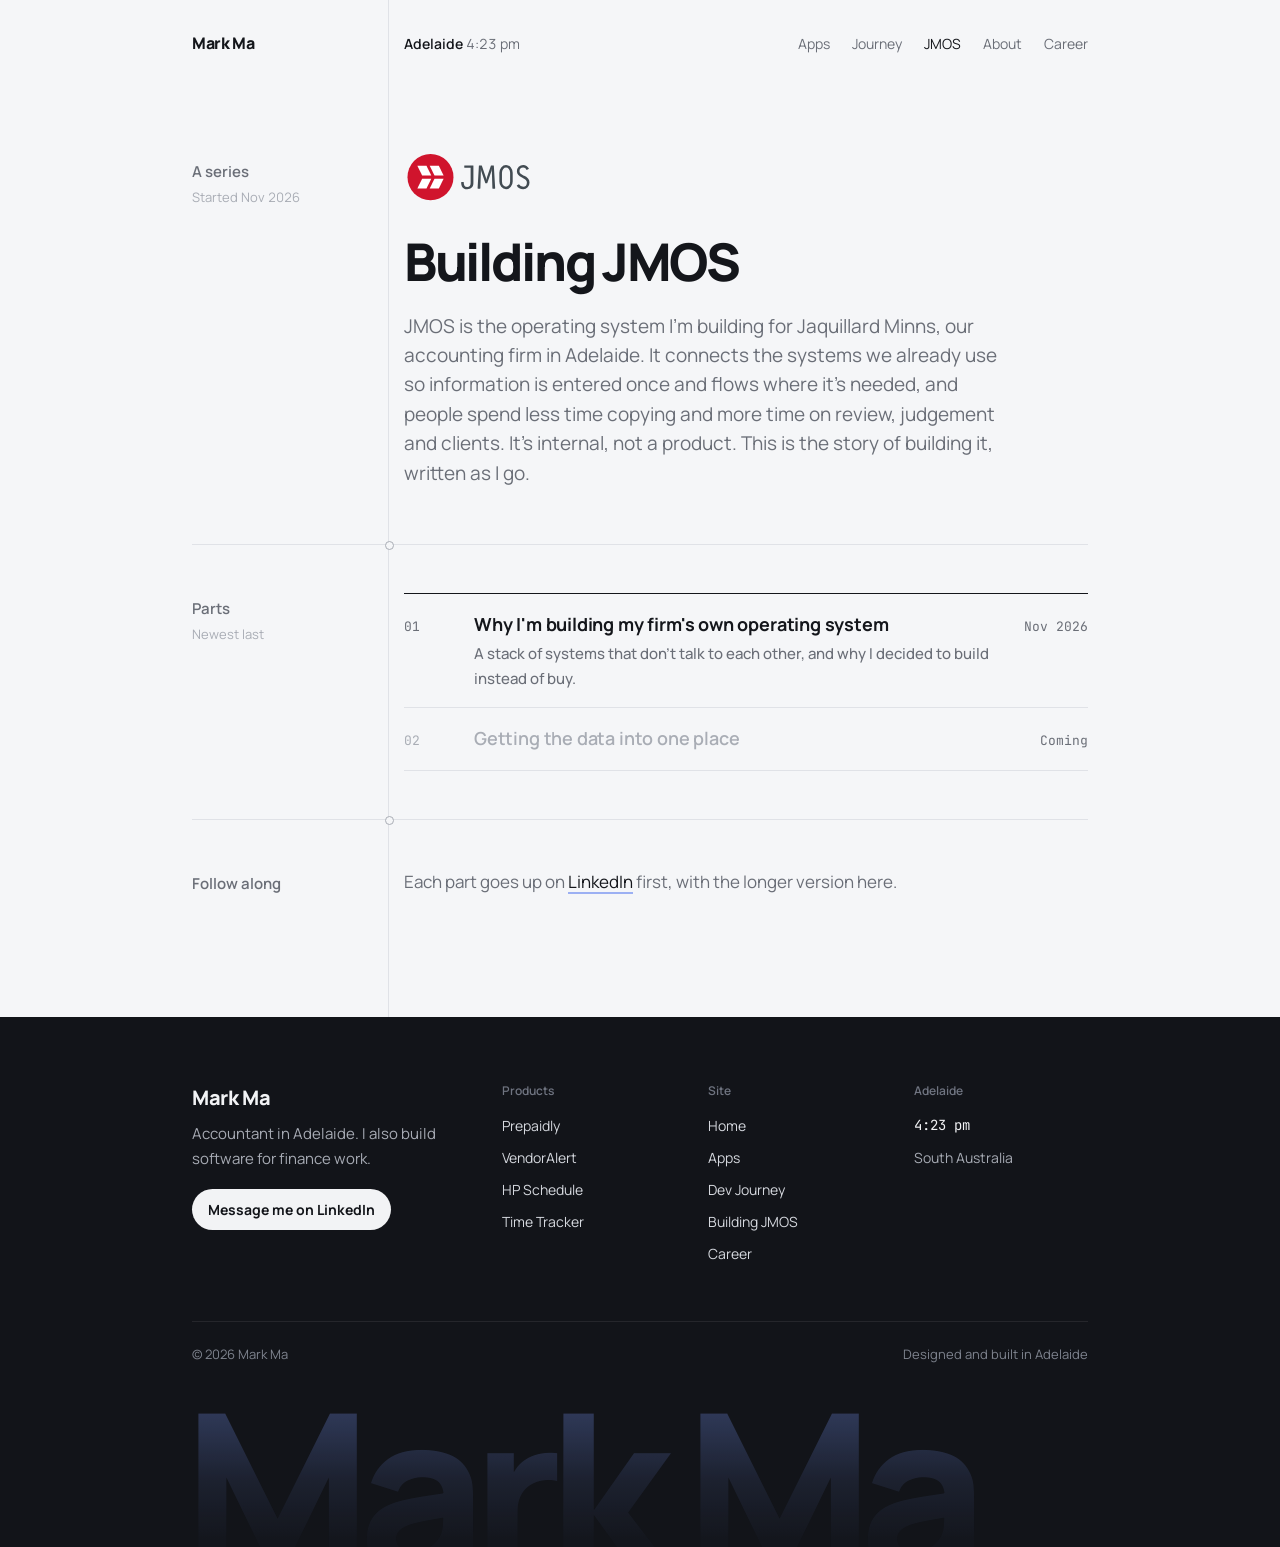
==== jmos/index.html @ 5024e699 "Favicon: JM red Co-Authored-By: Claude Opus 5.5 <noreply@anthropic.com> Claude-Session: https://clau" ====
<!DOCTYPE html>
<html lang="en">
<head>
<meta charset="utf-8">
<meta name="viewport" content="width=device-width, initial-scale=1">
<title>Building JMOS, by Mark Ma</title>
<link rel="icon" href="/favicon.ico?v=3" sizes="any">
<link rel="icon" type="image/png" sizes="32x32" href="/favicon-32.png?v=3">
<link rel="apple-touch-icon" href="/apple-touch-icon.png?v=3">
<meta name="description" content="A series about building JMOS, the operating system for Jaquillard Minns, an accounting firm in Adelaide. What we built, what worked, what broke.">
<meta property="og:type" content="website">
<meta property="og:url" content="https://markma.au/jmos/">
<meta property="og:title" content="Building JMOS, by Mark Ma">
<meta property="og:description" content="An accountant building his firm's own operating system, written up as it happens.">
<meta property="og:image" content="https://markma.au/og/jmos.jpg">
<meta property="og:image:width" content="1200">
<meta property="og:image:height" content="630">
<meta name="twitter:card" content="summary_large_image">
<link rel="canonical" href="https://markma.au/jmos/">
<link rel="preconnect" href="https://fonts.googleapis.com">
<link rel="preconnect" href="https://fonts.gstatic.com" crossorigin>
<link href="https://fonts.googleapis.com/css2?family=Manrope:wght@400;500;600;700;800&family=JetBrains+Mono:wght@400;500&display=swap" rel="stylesheet">
<link rel="stylesheet" href="/assets/writing.css?v=4">
</head>
<body>
<div class="page">

  <header>
    <a class="name" href="/">Mark Ma</a>
    <span class="where"><b>Adelaide</b> <span id="clock">&nbsp;</span></span>
    <nav aria-label="Main">
      <a href="/#apps">Apps</a>
      <a href="/#journey">Journey</a>
      <a href="/jmos/" aria-current="page">JMOS</a>
      <a href="/#about">About</a>
      <a href="/#career">Career</a>
    </nav>
  </header>

  <main>
    <div class="head">
      <p class="lbl">A series<small>Started Nov 2026</small></p>
      <div>
        <div class="series-logo"><picture><source srcset="/logos/jmos-dark.svg" media="(prefers-color-scheme: dark)"><img src="/logos/jmos.svg" alt="" width="130" height="54"></picture></div>
        <h1>Building JMOS</h1>
        <p class="stand">JMOS is the operating system I'm building for Jaquillard Minns, our accounting firm in Adelaide. It connects the systems we already use so information is entered once and flows where it's needed, and people spend less time copying and more time on review, judgement and clients. It's internal, not a product. This is the story of building it, written as I go.</p>
      </div>
    </div>

    <section class="row">
      <h2>Parts<small>Newest last</small></h2>
      <div>
        <ol class="parts">
          <li>
            <span class="n">01</span>
            <span class="t"><a href="/jmos/why-build/">Why I'm building my firm's own operating system</a><span>A stack of systems that don't talk to each other, and why I decided to build instead of buy.</span></span>
            <span class="d">Nov 2026</span>
          </li>
          <li class="soon">
            <span class="n">02</span>
            <span class="t">Getting the data into one place</span>
            <span class="d">Coming</span>
          </li>
        </ol>
      </div>
    </section>

    <section class="row">
      <h2>Follow along</h2>
      <p class="next">Each part goes up on <a href="https://www.linkedin.com/in/markma922/">LinkedIn</a> first, with the longer version here.</p>
    </section>
  </main>

  <footer class="dark">
    <div class="foot-top">
      <div class="foot-id">
        <b>Mark Ma</b>
        <p>Accountant in Adelaide. I also build software for finance work.</p>
        <a class="foot-cta" href="https://www.linkedin.com/in/markma922/">Message me on LinkedIn</a>
      </div>
      <nav class="foot-col" aria-label="Products">
        <h3>Products</h3>
        <a href="https://prepaidly.io">Prepaidly</a>
        <a href="https://vendoralert.com.au">VendorAlert</a>
        <a href="https://hpschedule.com/">HP Schedule</a>
        <a href="https://chromewebstore.google.com/detail/time-tracker/jjceiaiffpompakfbikfbhpecgkgpeoa">Time Tracker</a>
      </nav>
      <nav class="foot-col" aria-label="Site">
        <h3>Site</h3>
        <a href="/">Home</a>
        <a href="/#apps">Apps</a>
        <a href="/#journey">Dev Journey</a>
        <a href="/jmos/">Building JMOS</a>
        <a href="/#career">Career</a>
      </nav>
      <div class="foot-col">
        <h3>Adelaide</h3>
        <span class="foot-clock" id="footClock">&nbsp;</span>
        <span>South Australia</span>
      </div>
    </div>
    <div class="foot"><span>© 2026 Mark Ma</span><span>Designed and built in Adelaide</span></div>
    <div class="wordmark" aria-hidden="true">Mark Ma</div>
  </footer>

</div>
<script>
(function () {
  var a = document.getElementById('clock'), b = document.getElementById('footClock');
  function tick() {
    var t = '';
    try { t = new Intl.DateTimeFormat('en-AU', { timeZone: 'Australia/Adelaide', hour: 'numeric', minute: '2-digit' }).format(new Date()).toLowerCase(); } catch (e) {}
    if (a) a.textContent = t; if (b) b.textContent = t;
  }
  tick(); setInterval(tick, 30000);
})();
</script>
</body>
</html>
---- assets/writing.css ----
/* Mark Ma, writing pages (Building JMOS series).
   Same tokens, header and footer as the home page; a quieter reading layout:
   label column for the part number and date, text column for the article. */
:root {
  --bg: #F5F6F8; --paper: #FFFFFF; --ink: #14161B; --muted: #6A6E77; --faint: #A9ADB5; --line: #E0E2E7;
  --pen: #2F5BEA; --night: #121419;
  --sans: "Manrope", -apple-system, BlinkMacSystemFont, "Helvetica Neue", Arial, sans-serif;
  --mono: "JetBrains Mono", ui-monospace, Menlo, monospace;
  --label: 180px;
  color-scheme: light;
}
@media (prefers-color-scheme: dark) {
  :root { --night: #08090B; --bg: #0F1013; --paper: #191B20; --ink: #ECEDEF; --muted: #9A9EA7; --faint: #5C606A; --line: #262930; --pen: #7C9BFF; color-scheme: dark; }
}

* { box-sizing: border-box; }
html { -webkit-text-size-adjust: 100%; overflow-x: clip; }
body { margin: 0; background: var(--bg); color: var(--ink); font-family: var(--sans); font-size: 17px; line-height: 1.65; -webkit-font-smoothing: antialiased; overflow-x: clip; }
::selection { background: color-mix(in srgb, var(--pen) 22%, transparent); }
a { color: var(--ink); text-decoration: underline; text-decoration-color: color-mix(in srgb, var(--pen) 45%, transparent); text-underline-offset: 4px; text-decoration-thickness: 2px; }
a:hover { text-decoration-color: var(--pen); }
a:focus-visible { outline: 2px solid var(--pen); outline-offset: 3px; border-radius: 6px; }
h1, h2, h3, p { margin: 0; }

.page { max-width: 960px; margin: 0 auto; padding: 0 32px; position: relative; }
.page::before { content: ""; position: absolute; top: 0; bottom: 0; left: calc(32px + var(--label) + 16px); width: 1px; background: var(--line); pointer-events: none; }

header { display: grid; grid-template-columns: var(--label) 1fr auto; gap: 32px; align-items: baseline; padding: 30px 0; font-size: 14px; position: relative; z-index: 1; }
header .name { font-weight: 800; font-size: 16px; letter-spacing: -0.02em; text-decoration: none; }
header .where { color: var(--muted); font-variant-numeric: tabular-nums; }
header .where b { font-weight: 600; color: var(--ink); }
header nav { display: flex; gap: 22px; }
header nav a { text-decoration: none; color: var(--muted); }
header nav a:hover, header nav a[aria-current] { color: var(--ink); }

/* Title block */
.head { display: grid; grid-template-columns: var(--label) 1fr; gap: 32px; padding: 64px 0 56px; position: relative; z-index: 1; }
.head .lbl { font-size: 15px; font-weight: 600; color: var(--muted); padding-top: 10px; }
.head .lbl small { display: block; font-weight: 400; color: var(--faint); font-size: 13px; margin-top: 2px; font-variant-numeric: tabular-nums; }
.head h1 { font-size: clamp(34px, 4.8vw, 52px); font-weight: 800; line-height: 1.06; letter-spacing: -0.045em; text-wrap: balance; max-width: 15em; }
.head .stand { font-size: 19px; color: var(--muted); line-height: 1.55; margin-top: 22px; max-width: 32em; }

/* Article */
.row { display: grid; grid-template-columns: var(--label) 1fr; gap: 32px; padding: 48px 0; border-top: 1px solid var(--line); position: relative; }
.row::before { content: ""; position: absolute; top: -4px; left: calc(var(--label) + 16px - 3.5px); width: 7px; height: 7px; border-radius: 50%; background: var(--bg); border: 1px solid var(--faint); }
.row > h2 { font-size: 15px; font-weight: 600; color: var(--muted); padding-top: 4px; }
.row > h2 small { display: block; font-weight: 400; color: var(--faint); font-size: 13px; margin-top: 2px; }

.prose { max-width: 36em; font-size: 18px; line-height: 1.7; }
.prose p + p { margin-top: 1.1em; }
.prose h2 { font-size: 22px; font-weight: 800; letter-spacing: -0.025em; line-height: 1.25; margin: 2em 0 0.6em; }
.prose h2:first-child { margin-top: 0; }
.prose .lead { font-size: 20px; line-height: 1.6; }

/* Figure: the systems we run on */
.stack { margin: 2em 0; padding: 22px 22px 18px; background: var(--paper); border: 1px solid var(--line); border-radius: 14px; font-size: 15px; }
.stack ul { list-style: none; margin: 0; padding: 0; display: grid; grid-template-columns: repeat(5, 1fr); gap: 8px; }
.stack li { padding: 10px 8px; border-radius: 10px; border: 1px dashed var(--line); text-align: center; font-weight: 700; letter-spacing: -0.01em; }
.stack li small { display: block; font-weight: 500; font-size: 12px; color: var(--muted); margin-top: 2px; letter-spacing: 0; }
.stack .join { height: 26px; margin: 0 10%; border: 1px solid var(--faint); border-top: 0; border-radius: 0 0 14px 14px; position: relative; }
.stack .join::after { content: ""; position: absolute; left: 50%; bottom: -14px; width: 1px; height: 14px; background: var(--faint); }
.stack .hub { width: fit-content; margin: 14px auto 0; padding: 8px 18px; border-radius: 999px; background: var(--pen); color: #fff; font-weight: 800; letter-spacing: -0.01em; }
.stack figcaption { margin-top: 14px; font-size: 13px; color: var(--muted); text-align: center; }
@media (max-width: 620px) {
  .stack ul { grid-template-columns: repeat(2, 1fr); }
  .stack li:last-child { grid-column: 1 / -1; }
  .stack .join { margin: 0 25%; }
}

/* Series list */
.parts { list-style: none; margin: 0; padding: 0; font-variant-numeric: tabular-nums; }
.parts li { display: grid; grid-template-columns: 54px 1fr auto; gap: 16px; align-items: baseline; padding: 16px 0; border-bottom: 1px solid var(--line); }
.parts li:first-child { border-top: 1px solid var(--ink); }
.parts .n { font-family: var(--mono); font-size: 13px; color: var(--muted); }
.parts .t { font-weight: 700; letter-spacing: -0.01em; font-size: 18px; }
.parts .t a { text-decoration: none; }
.parts .t a:hover { text-decoration: underline; text-decoration-color: var(--pen); }
.parts .t span { display: block; font-weight: 500; font-size: 15px; color: var(--muted); margin-top: 2px; letter-spacing: 0; }
.parts .d { font-family: var(--mono); font-size: 13px; color: var(--muted); white-space: nowrap; }
.parts li.soon .t, .parts li.soon .n { color: var(--faint); }
.parts li.soon .t { font-weight: 600; }

/* End of article */
.after { display: flex; flex-wrap: wrap; gap: 12px 28px; align-items: center; font-size: 15px; }
.btn { display: inline-block; padding: 10px 18px; border-radius: 999px; background: var(--ink); color: var(--bg); font-size: 14px; font-weight: 700; text-decoration: none; }
.btn:hover { opacity: .88; }
.next { color: var(--muted); }
.next b { color: var(--ink); font-weight: 700; }

/* Footer, same as home */
footer.dark { margin: 72px calc(50% - 50vw) 0; padding: 0 calc(50vw - 50%); color: #A7ABB4; background: var(--night); position: relative; overflow: hidden; }
.foot-top { display: grid; grid-template-columns: 1.6fr 1fr 1fr 1fr; gap: 32px; padding-top: 64px; position: relative; z-index: 1; }
.foot-id b { display: block; color: #F2F3F5; font-size: 20px; font-weight: 800; letter-spacing: -0.02em; }
.foot-id p { margin: 8px 0 0; color: #A7ABB4; font-size: 15px; max-width: 24em; }
.foot-cta { display: inline-block; margin-top: 18px; padding: 9px 16px; border-radius: 999px; background: #F2F3F5; color: #121419; font-size: 14px; font-weight: 700; text-decoration: none; }
.foot-col { display: flex; flex-direction: column; gap: 9px; font-size: 14px; }
.foot-col h3 { margin: 0 0 4px; font-size: 12px; font-weight: 600; color: #6F7480; }
.foot-col a { color: #D5D8DE; text-decoration: none; width: fit-content; }
.foot-col a:hover { color: #FFFFFF; text-decoration: underline; text-decoration-color: #7C9BFF; }
.foot-clock { color: #F2F3F5; font-family: var(--mono); font-variant-numeric: tabular-nums; }
.foot { display: flex; justify-content: space-between; gap: 16px; flex-wrap: wrap; font-size: 13px; color: #7E838E; padding: 22px 0 0; margin-top: 56px; border-top: 1px solid rgba(255,255,255,0.08); position: relative; z-index: 1; }
.wordmark { font-size: clamp(90px, 21vw, 220px); font-weight: 800; letter-spacing: -0.065em; line-height: 0.78; white-space: nowrap; user-select: none; color: transparent; background: linear-gradient(180deg, rgba(124,155,255,0.30) 0%, rgba(124,155,255,0.10) 45%, rgba(124,155,255,0.02) 80%); -webkit-background-clip: text; background-clip: text; margin: 36px 0 -0.12em -0.04em; }

@media (max-width: 780px) {
  :root { --label: 0px; }
  .page::before, .row::before { display: none; }
  header { grid-template-columns: 1fr auto; }
  header nav { display: none; }
  .head, .row { grid-template-columns: 1fr; gap: 14px; }
  .head { padding: 40px 0 44px; }
  .head .lbl { padding-top: 0; }
  .row { padding: 40px 0; }
  .prose { font-size: 17px; }
  .foot-top { grid-template-columns: 1fr 1fr; gap: 28px 20px; }
  .foot-id { grid-column: 1 / -1; }
}
@media (max-width: 420px) {
  .page { padding: 0 20px; }
  header .where { display: none; }
  .parts li { grid-template-columns: 40px 1fr; }
  .parts .d { grid-column: 2; }
}

/* JMOS logo */
.on-dark { display: none; }
@media (prefers-color-scheme: dark) { .on-light { display: none; } .on-dark { display: inline-block; } }
.series-logo { margin-bottom: 22px; }
.series-logo img { height: 54px; width: auto; }
.stack ul { display: flex; flex-wrap: wrap; justify-content: center; }
.stack li { flex: 0 1 calc(25% - 6px); }
.stack .hub { background: var(--paper); border: 1px solid var(--line); padding: 8px 18px 6px; box-shadow: 0 10px 24px -14px rgba(208,20,45,.45); }
.stack .hub img { height: 40px; width: auto; display: block; }
@media (max-width: 620px) { .stack li, .stack li:last-child { flex-basis: calc(50% - 4px); grid-column: auto; } }
.stack li { padding: 10px 4px; white-space: nowrap; }
.stack li small { white-space: normal; }

/* Figure: entered once */
.flow { margin: 2em 0; display: grid; grid-template-columns: 1fr 1fr; gap: 14px; font-size: 15px; }
.flow-col { background: var(--paper); border: 1px solid var(--line); border-radius: 14px; padding: 18px 18px 16px; display: flex; flex-direction: column; }
.flow-col.is-jmos { border-color: color-mix(in srgb, #D0142D 30%, var(--line)); box-shadow: 0 16px 36px -26px rgba(208,20,45,.5); }
.flow-h { font-size: 13px; font-weight: 700; color: var(--muted); }
.is-jmos .flow-h { color: #D0142D; }
.flow-src { margin-top: 8px; font-weight: 700; letter-spacing: -0.01em; padding: 9px 12px; border-radius: 10px; background: var(--bg); border: 1px solid var(--line); }
.flow-hub { display: flex; align-items: center; gap: 10px; margin: 10px 0 0; padding-left: 12px; position: relative; }
.flow-hub img { height: 28px; width: auto; display: block; }
.flow-hub span { font-size: 13px; color: var(--muted); }
.flow-list { list-style: none; margin: 10px 0 0; padding: 0 0 0 12px; border-left: 1px dashed var(--faint); margin-left: 12px; }
.flow-list li { display: flex; justify-content: space-between; gap: 10px; padding: 7px 0 7px 12px; border-bottom: 1px solid var(--line); position: relative; }
.flow-list li::before { content: ""; position: absolute; left: -13px; top: 50%; width: 12px; height: 1px; background: var(--faint); }
.flow-list li:last-child { border-bottom: 0; }
.flow-list span { color: var(--red, #E5484D); font-size: 13px; font-family: var(--mono); }
.flow-list span.ok { color: #12805C; }
.flow-list span.ok::before { content: "✓ "; }
.flow-foot { margin-top: auto; padding-top: 12px; font-size: 13px; color: var(--muted); line-height: 1.45; }
.flow-foot b { color: var(--ink); }
.flow figcaption { grid-column: 1 / -1; font-size: 13px; color: var(--muted); text-align: center; }
@media (prefers-color-scheme: dark) { .flow-list span.ok { color: #3DD68C; } .flow-list span { color: #FF6B6F; } }
@media (max-width: 620px) { .flow { grid-template-columns: 1fr; } }

/* Figure: the path to JMOS */
.path { margin: 1.8em 0; }
.path ol { list-style: none; margin: 0; padding: 0; display: grid; grid-template-columns: repeat(5, 1fr); position: relative; counter-reset: s; }
.path ol::before { content: ""; position: absolute; left: 7px; right: 7px; top: 6px; height: 2px; background: linear-gradient(90deg, var(--line), var(--pen) 70%, #D0142D); }
.path li { position: relative; padding: 24px 8px 0 0; font-size: 14px; line-height: 1.35; }
.path li::before { content: ""; position: absolute; left: 0; top: 0; width: 14px; height: 14px; border-radius: 50%; background: var(--bg); border: 2px solid var(--pen); box-sizing: border-box; }
.path li b { display: block; font-weight: 800; letter-spacing: -0.01em; }
.path li span { color: var(--muted); font-size: 13px; }
.path li.now::before { background: #D0142D; border-color: #D0142D; box-shadow: 0 0 0 4px color-mix(in srgb, #D0142D 18%, transparent); }
.path li.now b { color: #D0142D; }
@media (max-width: 620px) {
  .path ol { grid-template-columns: 1fr; gap: 14px; padding-left: 26px; }
  .path ol::before { left: 6px; right: auto; top: 7px; bottom: 7px; width: 2px; height: auto; background: linear-gradient(180deg, var(--line), var(--pen) 70%, #D0142D); }
  .path li { padding: 0; }
  .path li::before { left: -26px; top: 2px; }
}
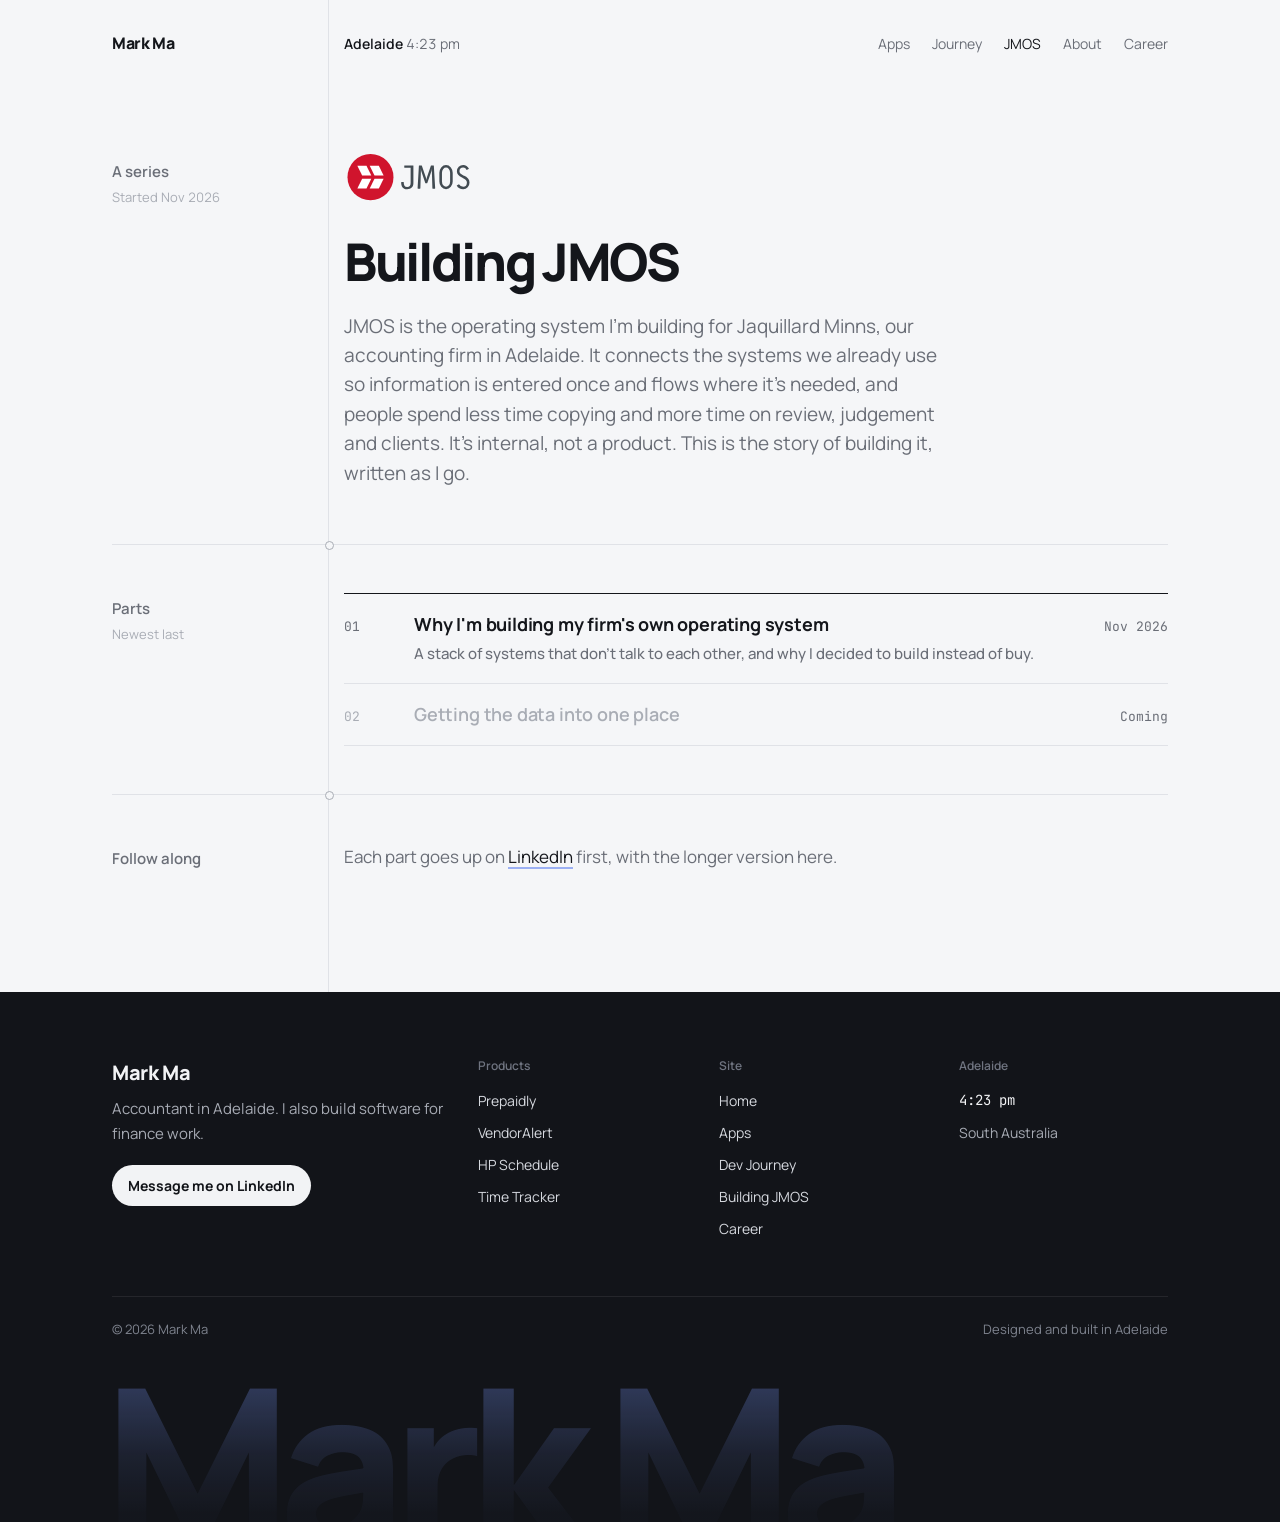
==== commit 41e8644c: "Wider layout on large screens Co-Authored-By: Claude Opus 5.5 <noreply@anthropic.com> Claude-Session" ====
--- a/jmos/index.html
+++ b/jmos/index.html
@@ -4,9 +4,9 @@
 <meta charset="utf-8">
 <meta name="viewport" content="width=device-width, initial-scale=1">
 <title>Building JMOS, by Mark Ma</title>
-<link rel="icon" href="/favicon.ico?v=3" sizes="any">
-<link rel="icon" type="image/png" sizes="32x32" href="/favicon-32.png?v=3">
-<link rel="apple-touch-icon" href="/apple-touch-icon.png?v=3">
+<link rel="icon" href="/favicon.ico?v=4" sizes="any">
+<link rel="icon" type="image/png" sizes="32x32" href="/favicon-32.png?v=4">
+<link rel="apple-touch-icon" href="/apple-touch-icon.png?v=4">
 <meta name="description" content="A series about building JMOS, the operating system for Jaquillard Minns, an accounting firm in Adelaide. What we built, what worked, what broke.">
 <meta property="og:type" content="website">
 <meta property="og:url" content="https://markma.au/jmos/">
@@ -20,7 +20,7 @@
 <link rel="preconnect" href="https://fonts.googleapis.com">
 <link rel="preconnect" href="https://fonts.gstatic.com" crossorigin>
 <link href="https://fonts.googleapis.com/css2?family=Manrope:wght@400;500;600;700;800&family=JetBrains+Mono:wght@400;500&display=swap" rel="stylesheet">
-<link rel="stylesheet" href="/assets/writing.css?v=4">
+<link rel="stylesheet" href="/assets/writing.css?v=5">
 </head>
 <body>
 <div class="page">
--- a/assets/writing.css
+++ b/assets/writing.css
@@ -173,3 +173,5 @@
   .path li { padding: 0; }
   .path li::before { left: -26px; top: 2px; }
 }
+
+@media (min-width: 1200px) { :root { --label: 200px; } .page { max-width: 1120px; } }
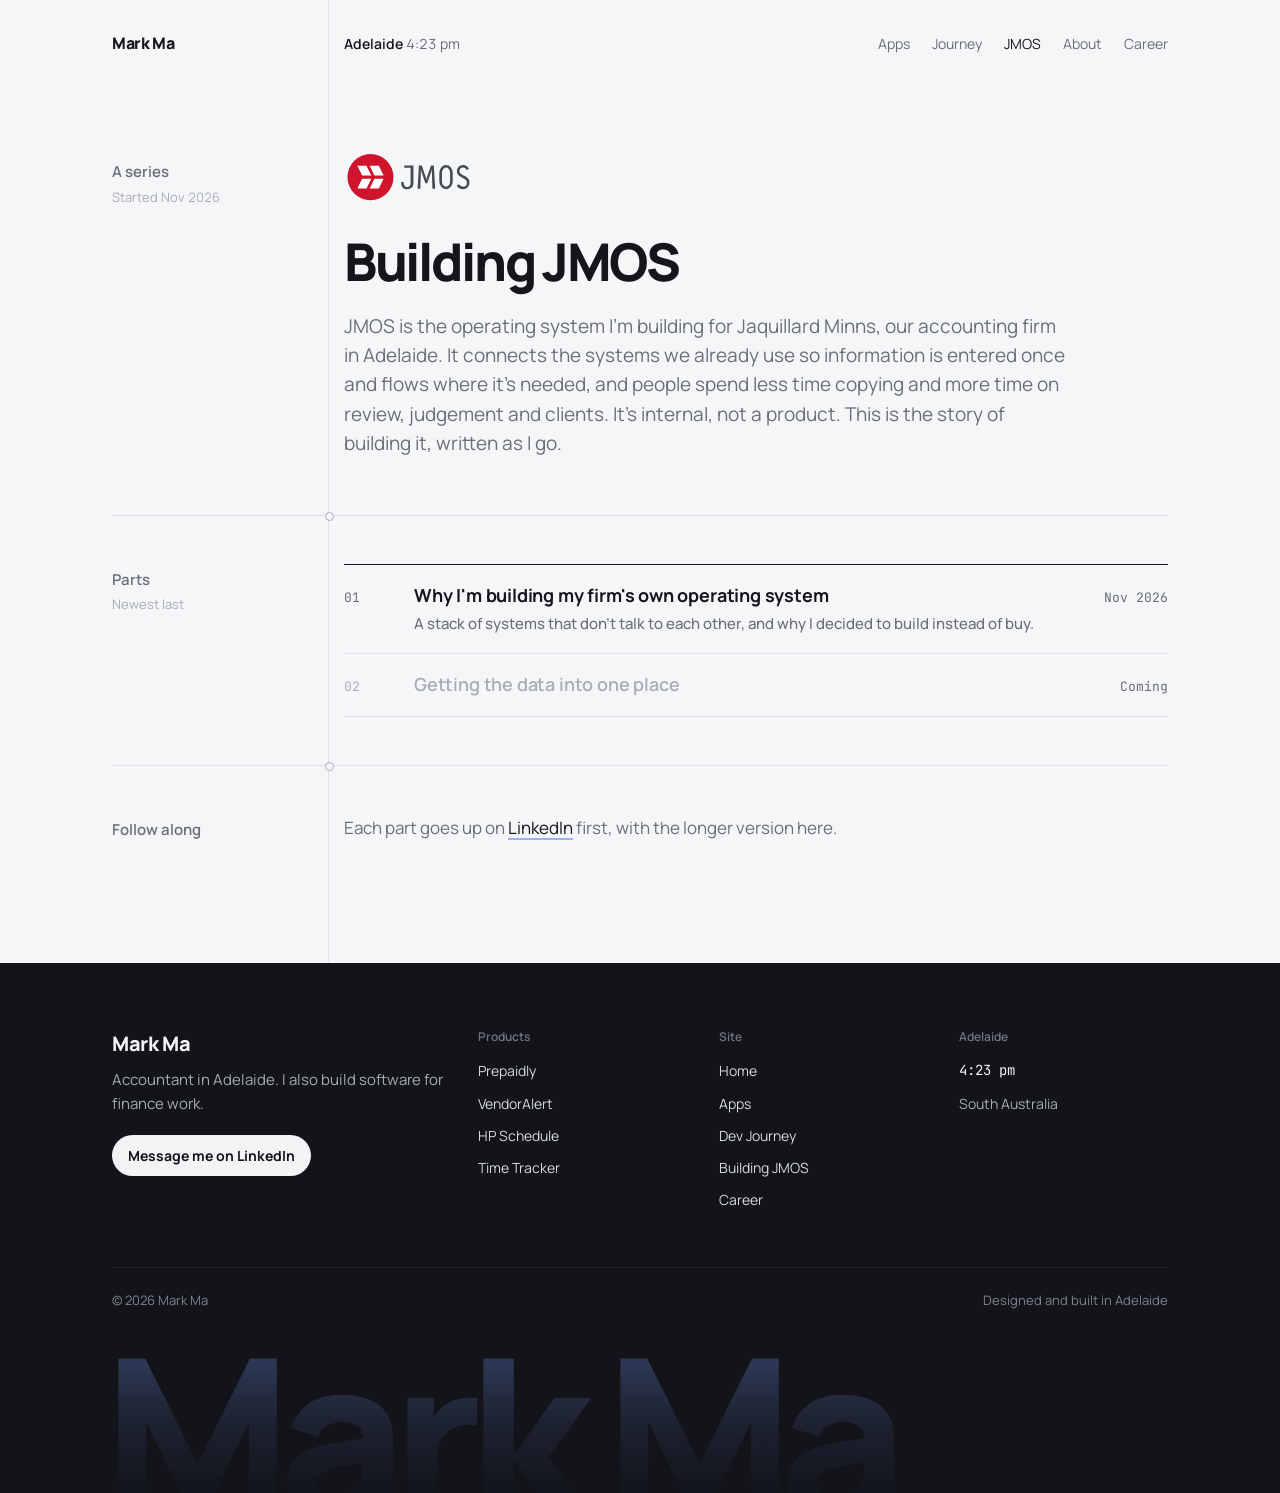
==== commit ded0f215: "Part 1: wider reading column on large screens Co-Authored-By: Claude Opus 5.5 <noreply@anthropic.com" ====
--- a/jmos/index.html
+++ b/jmos/index.html
@@ -20,7 +20,7 @@
 <link rel="preconnect" href="https://fonts.googleapis.com">
 <link rel="preconnect" href="https://fonts.gstatic.com" crossorigin>
 <link href="https://fonts.googleapis.com/css2?family=Manrope:wght@400;500;600;700;800&family=JetBrains+Mono:wght@400;500&display=swap" rel="stylesheet">
-<link rel="stylesheet" href="/assets/writing.css?v=5">
+<link rel="stylesheet" href="/assets/writing.css?v=6">
 </head>
 <body>
 <div class="page">
--- a/assets/writing.css
+++ b/assets/writing.css
@@ -175,3 +175,4 @@
 }
 
 @media (min-width: 1200px) { :root { --label: 200px; } .page { max-width: 1120px; } }
+@media (min-width: 1200px) { .prose { max-width: 42em; } .head h1 { max-width: 18em; } .head .stand { max-width: 38em; } }
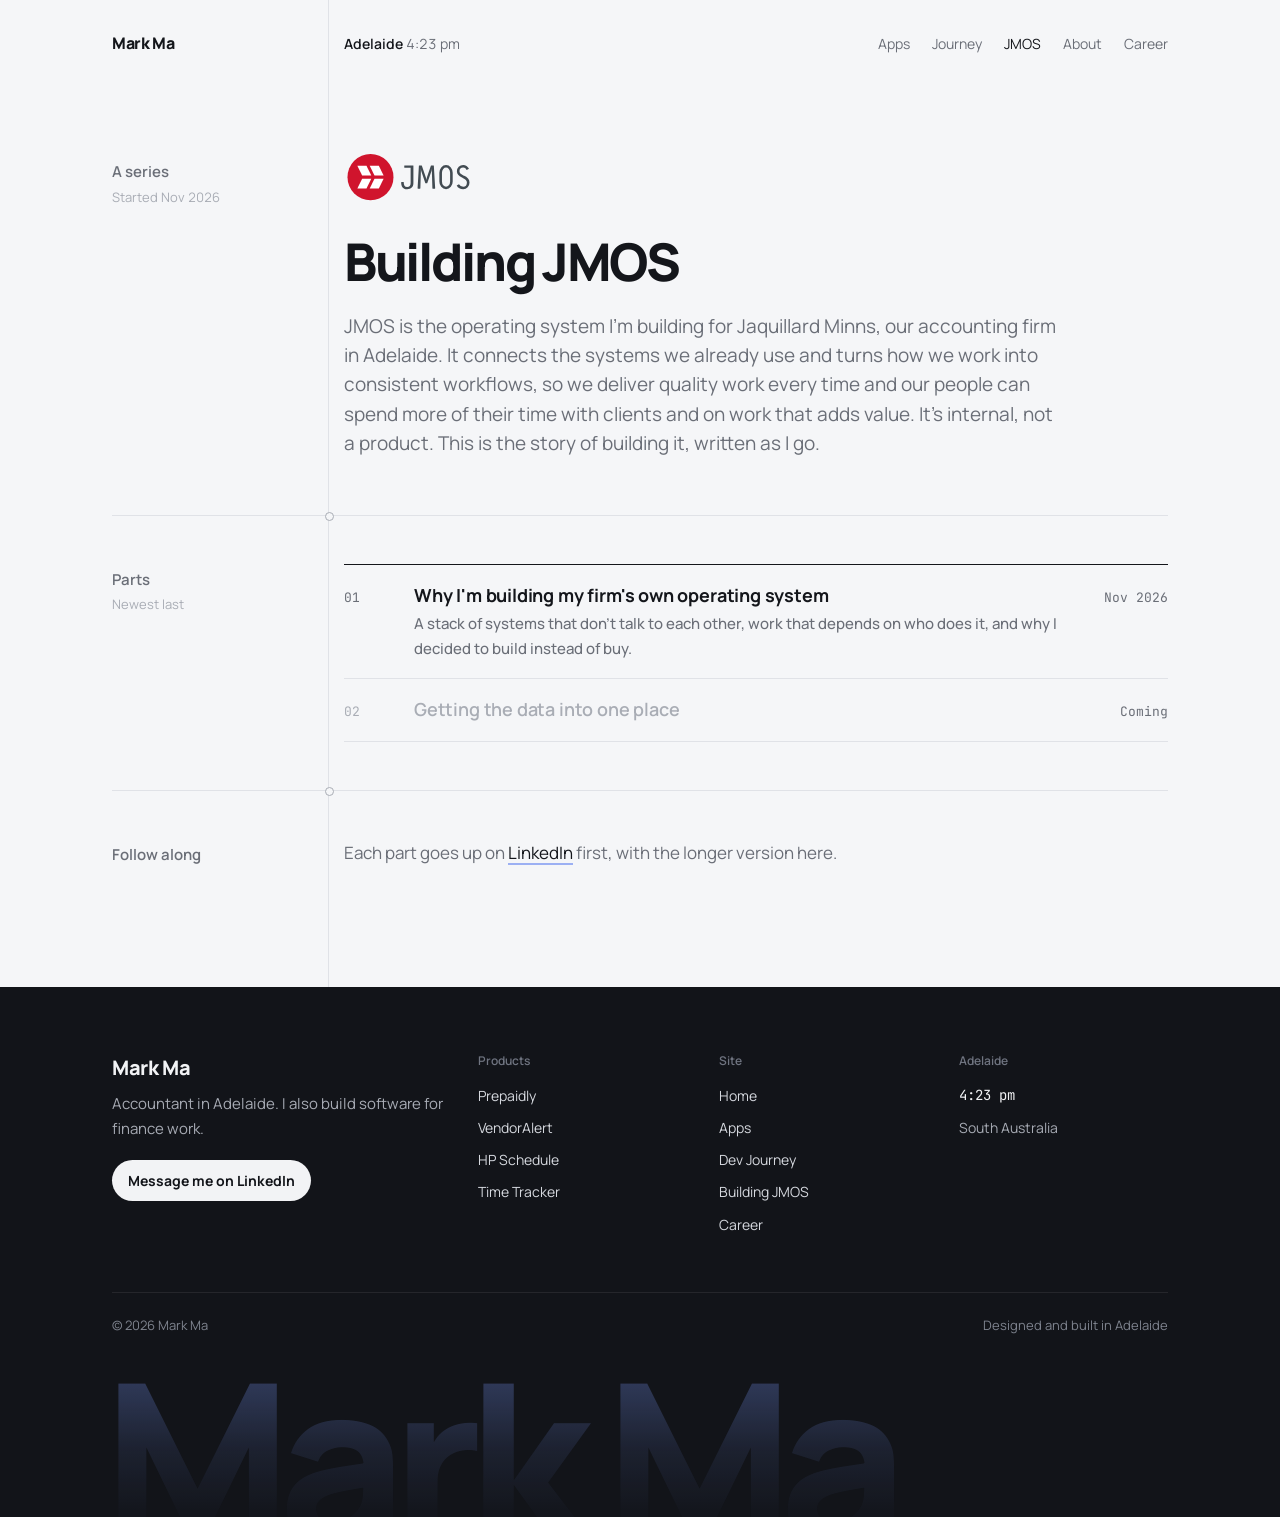
==== commit c20ee26a: "Part 1: consistent thread on quality, consistency and client value Co-Authored-By: Claude Opus 5.5 <" ====
--- a/jmos/index.html
+++ b/jmos/index.html
@@ -43,7 +43,7 @@
       <div>
         <div class="series-logo"><picture><source srcset="/logos/jmos-dark.svg" media="(prefers-color-scheme: dark)"><img src="/logos/jmos.svg" alt="" width="130" height="54"></picture></div>
         <h1>Building JMOS</h1>
-        <p class="stand">JMOS is the operating system I'm building for Jaquillard Minns, our accounting firm in Adelaide. It connects the systems we already use so information is entered once and flows where it's needed, and people spend less time copying and more time on review, judgement and clients. It's internal, not a product. This is the story of building it, written as I go.</p>
+        <p class="stand">JMOS is the operating system I'm building for Jaquillard Minns, our accounting firm in Adelaide. It connects the systems we already use and turns how we work into consistent workflows, so we deliver quality work every time and our people can spend more of their time with clients and on work that adds value. It's internal, not a product. This is the story of building it, written as I go.</p>
       </div>
     </div>
 
@@ -53,7 +53,7 @@
         <ol class="parts">
           <li>
             <span class="n">01</span>
-            <span class="t"><a href="/jmos/why-build/">Why I'm building my firm's own operating system</a><span>A stack of systems that don't talk to each other, and why I decided to build instead of buy.</span></span>
+            <span class="t"><a href="/jmos/why-build/">Why I'm building my firm's own operating system</a><span>A stack of systems that don't talk to each other, work that depends on who does it, and why I decided to build instead of buy.</span></span>
             <span class="d">Nov 2026</span>
           </li>
           <li class="soon">
